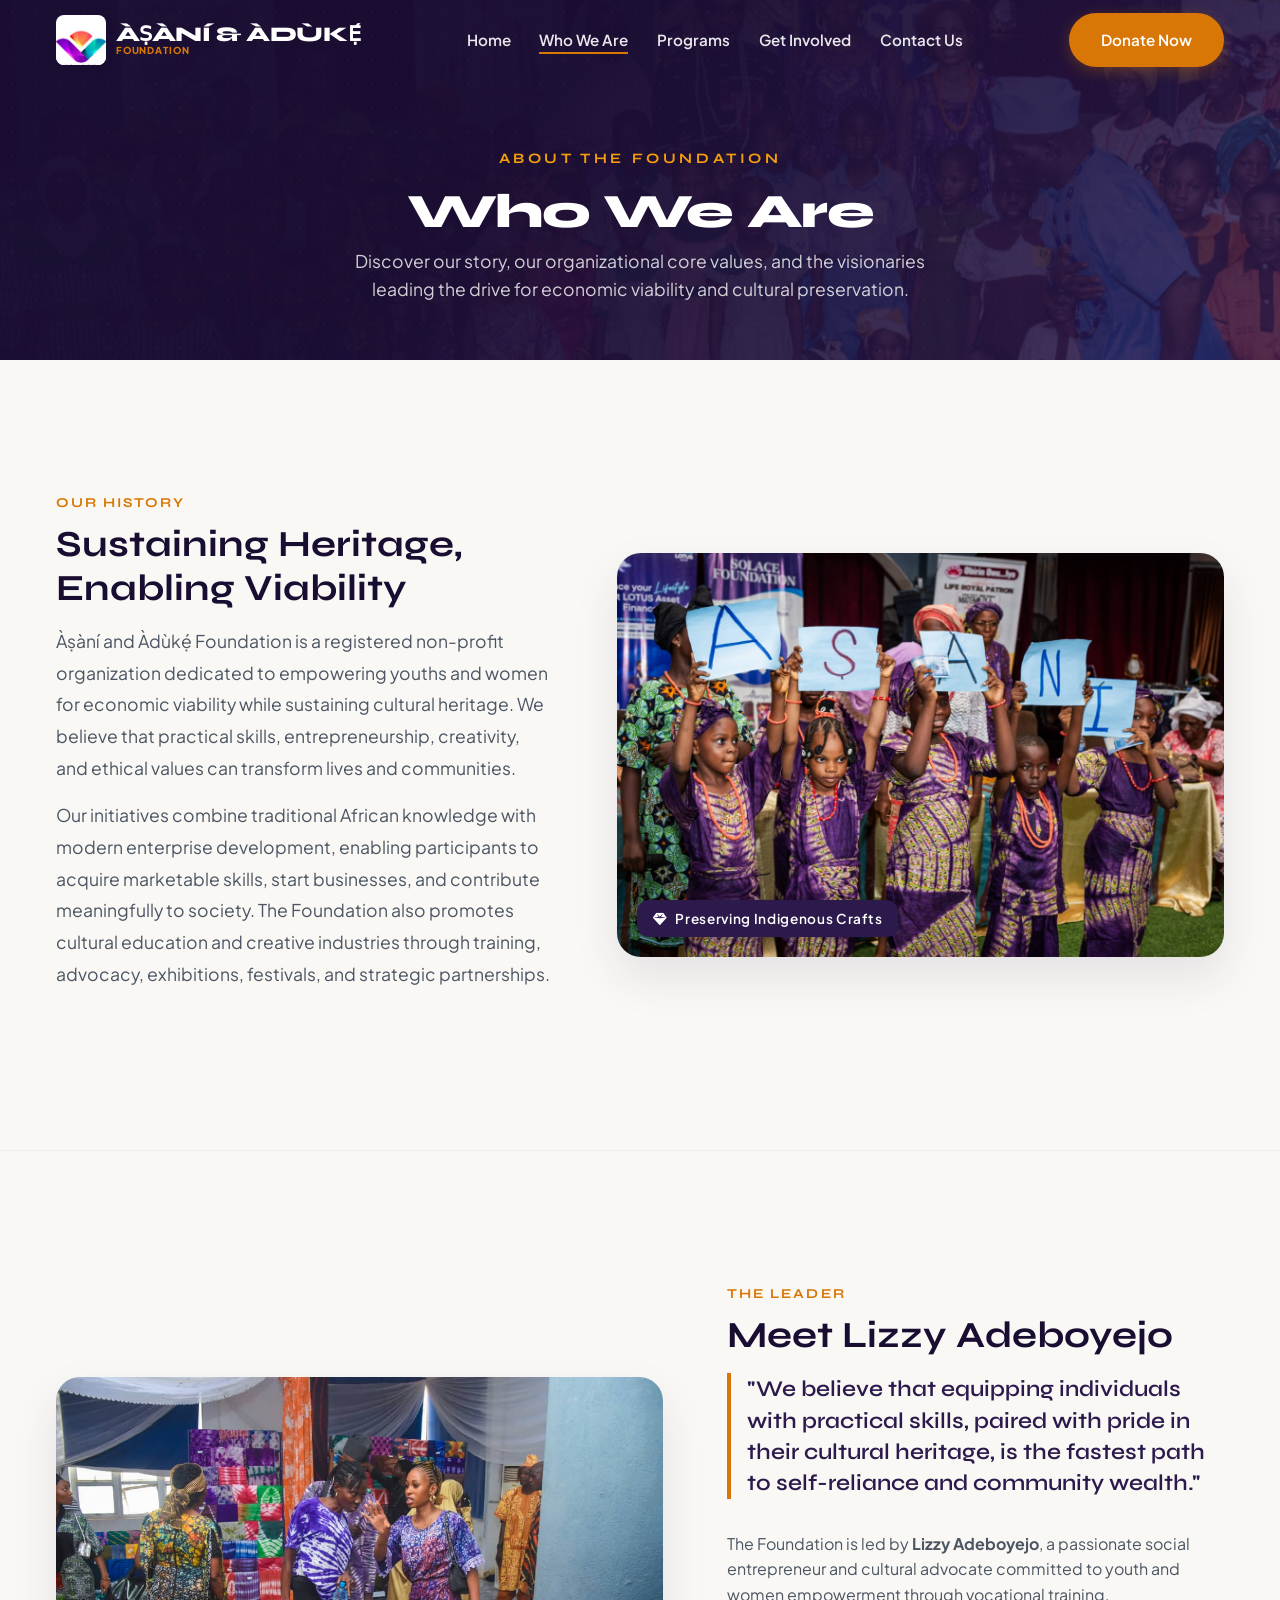
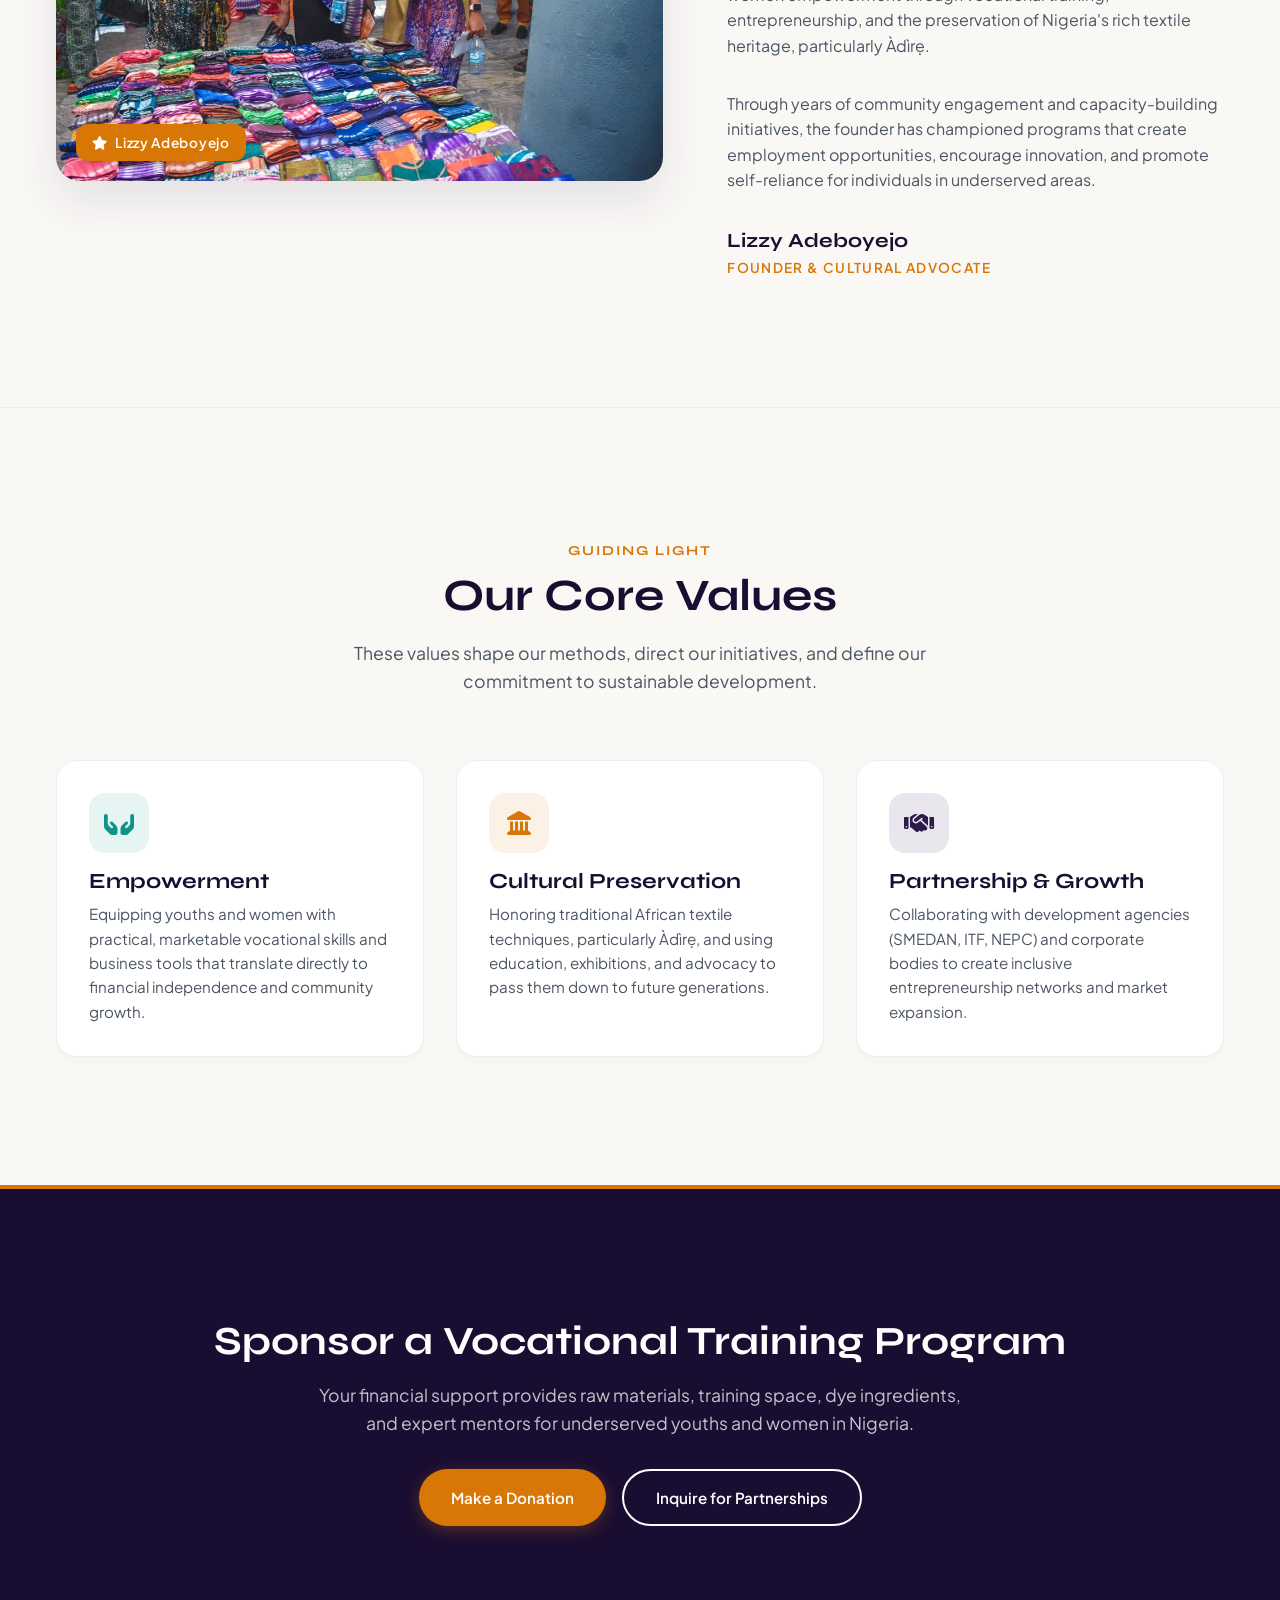
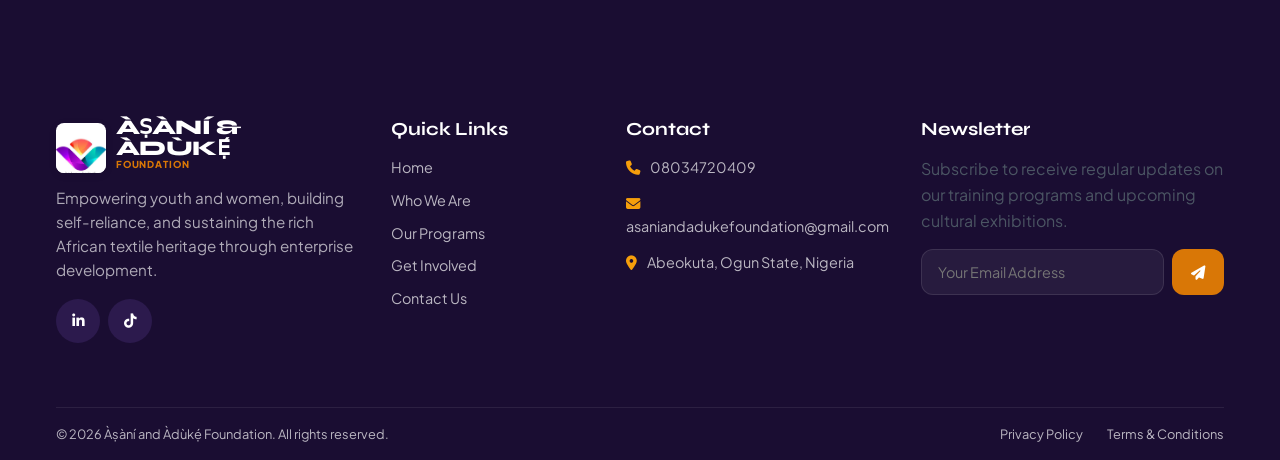
==== about.html @ 1e00f3aa "Initial commit: Asani and Aduke Foundation Website" ====
<!DOCTYPE html>
<html lang="en">
<head>
  <meta charset="UTF-8">
  <meta name="viewport" content="width=device-width, initial-scale=1.0">
  <meta name="description" content="Learn about Lizzy Adeboyejo and the team behind the Àṣàní and Àdùkẹ́ Foundation. Our history, goals, and values in preserving textile arts and empowering youth/women.">
  <title>Who We Are | Asani and Aduke Foundation</title>
  <link rel="stylesheet" href="index.css">
  <link rel="stylesheet" href="https://cdnjs.cloudflare.com/ajax/libs/font-awesome/6.4.0/css/all.min.css">
</head>
<body>

  <!-- ==========================================
       HEADER & NAVIGATION
       ========================================== -->
  <header class="header nav-light">
    <div class="nav-container">
      <a href="index.html" class="logo-wrapper">
        <div class="logo-img-wrapper"><img src="images/logo.jpeg" alt="Asani & Aduke Foundation Logo"></div>
        <div class="logo-text">
          <span>ÀṢÀNÍ & ÀDÙKẸ́</span>
          <span class="logo-tagline">FOUNDATION</span>
        </div>
      </a>
      
      <nav class="nav-menu">
        <ul class="nav-links">
          <li><a href="index.html">Home</a></li>
          <li><a href="about.html" class="active">Who We Are</a></li>
          <li><a href="programs.html">Programs</a></li>
          <li><a href="get-involved.html">Get Involved</a></li>
          <li><a href="contact.html">Contact Us</a></li>
        </ul>
      </nav>

      <div class="nav-cta">
        <a href="get-involved.html" class="btn btn-primary">Donate Now</a>
      </div>

      <div class="menu-btn" aria-label="Toggle Menu">
        <span></span>
        <span></span>
        <span></span>
      </div>
    </div>
  </header>

  <!-- Mobile Sidebar Navigation -->
  <div class="mobile-nav">
    <div class="mobile-links">
      <a href="index.html">Home</a>
      <a href="about.html" class="active">Who We Are</a>
      <a href="programs.html">Programs</a>
      <a href="get-involved.html">Get Involved</a>
      <a href="contact.html">Contact Us</a>
    </div>
    <div class="mobile-cta">
      <a href="get-involved.html" class="btn btn-primary">Donate Now</a>
    </div>
  </div>

  <!-- ==========================================
       INTERNAL HERO SECTION
       ========================================== -->
  <section class="hero" style="min-height: 40vh; padding: 120px 0 var(--spacing-md) 0;">
    <div class="hero-overlay" style="background: linear-gradient(135deg, rgba(26, 13, 50, 0.98) 40%, rgba(44, 26, 77, 0.8) 100%);"></div>
    <div class="hero-pattern"></div>
    <div class="hero-slider">
      <div class="slide active" style="background-image: url('images/gallery-6.jpeg');"></div>
    </div>
    <div class="container" style="position: relative; z-index: 2; text-align: center;">
      <span class="hero-tag" style="color: var(--color-secondary-light);">About the Foundation</span>
      <h1 class="hero-title" style="font-size: 3rem; margin-bottom: 0.5rem;">Who We Are</h1>
      <p class="hero-desc" style="margin: 0 auto; max-width: 600px;">Discover our story, our organizational core values, and the visionaries leading the drive for economic viability and cultural preservation.</p>
    </div>
  </section>

  <!-- ==========================================
       ABOUT THE FOUNDATION DETAILED
       ========================================== -->
  <section class="section-padding">
    <div class="container">
      <div class="founder-grid">
        <div class="founder-content">
          <span class="section-tag">Our History</span>
          <h2 class="section-title" style="font-size: 2.3rem;">Sustaining Heritage, Enabling Viability</h2>
          <p class="founder-bio" style="font-size: 1.1rem; line-height: 1.8; margin-bottom: var(--spacing-sm);">
            Àṣàní and Àdùkẹ́ Foundation is a registered non-profit organization dedicated to empowering youths and women for economic viability while sustaining cultural heritage. We believe that practical skills, entrepreneurship, creativity, and ethical values can transform lives and communities.
          </p>
          <p class="founder-bio" style="font-size: 1.1rem; line-height: 1.8;">
            Our initiatives combine traditional African knowledge with modern enterprise development, enabling participants to acquire marketable skills, start businesses, and contribute meaningfully to society. The Foundation also promotes cultural education and creative industries through training, advocacy, exhibitions, festivals, and strategic partnerships.
          </p>
        </div>
        
        <div class="founder-img-box">
          <img src="images/gallery-7.jpeg" alt="Asani & Aduke Fabric Review Session">
          <div class="founder-badge"><i class="fa-solid fa-gem" style="margin-right: 5px;"></i> Preserving Indigenous Crafts</div>
        </div>
      </div>
    </div>
  </section>

  <!-- ==========================================
       ABOUT THE FOUNDER
       ========================================== -->
  <section class="founder-section section-padding" style="background-color: #FAF8F5; border-top: 1px solid rgba(44, 26, 77, 0.05); border-bottom: 1px solid rgba(44, 26, 77, 0.05);">
    <div class="container">
      <div class="founder-grid" style="direction: rtl;">
        <!-- Direction RTL to make layout look asymmetrical on desktop -->
        <div class="founder-content" style="direction: ltr; text-align: left;">
          <span class="section-tag">The Leader</span>
          <h2 class="section-title" style="font-size: 2.3rem;">Meet Lizzy Adeboyejo</h2>
          <div class="founder-quote">
            "We believe that equipping individuals with practical skills, paired with pride in their cultural heritage, is the fastest path to self-reliance and community wealth."
          </div>
          <p class="founder-bio">
            The Foundation is led by <strong>Lizzy Adeboyejo</strong>, a passionate social entrepreneur and cultural advocate committed to youth and women empowerment through vocational training, entrepreneurship, and the preservation of Nigeria's rich textile heritage, particularly Àdìrẹ.
          </p>
          <p class="founder-bio" style="margin-bottom: var(--spacing-md);">
            Through years of community engagement and capacity-building initiatives, the founder has championed programs that create employment opportunities, encourage innovation, and promote self-reliance for individuals in underserved areas.
          </p>
          
          <div class="founder-signature-box">
            <span class="founder-signature">Lizzy Adeboyejo</span>
            <div class="founder-title-text">Founder & Cultural Advocate</div>
          </div>
        </div>

        <div class="founder-img-box" style="direction: ltr;">
          <img src="images/gallery-12.jpeg" alt="Founder Lizzy Adeboyejo working with partners">
          <div class="founder-badge" style="background-color: var(--color-secondary);"><i class="fa-solid fa-star" style="margin-right: 5px;"></i> Lizzy Adeboyejo</div>
        </div>
      </div>
    </div>
  </section>

  <!-- ==========================================
       CORE VALUES GRID
       ========================================== -->
  <section class="section-padding">
    <div class="container">
      <div class="text-center">
        <span class="section-tag">Guiding Light</span>
        <h2 class="section-title">Our Core Values</h2>
        <p class="section-desc">These values shape our methods, direct our initiatives, and define our commitment to sustainable development.</p>
      </div>

      <div class="grid-3">
        <!-- Value 1 -->
        <div class="card">
          <div class="card-icon" style="background-color: rgba(13, 148, 136, 0.1); color: var(--color-teal);"><i class="fa-solid fa-hands-holding"></i></div>
          <h3 class="card-title">Empowerment</h3>
          <p class="card-desc">Equipping youths and women with practical, marketable vocational skills and business tools that translate directly to financial independence and community growth.</p>
        </div>

        <!-- Value 2 -->
        <div class="card">
          <div class="card-icon" style="background-color: rgba(217, 119, 6, 0.1); color: var(--color-secondary);"><i class="fa-solid fa-landmark"></i></div>
          <h3 class="card-title">Cultural Preservation</h3>
          <p class="card-desc">Honoring traditional African textile techniques, particularly Àdìrẹ, and using education, exhibitions, and advocacy to pass them down to future generations.</p>
        </div>

        <!-- Value 3 -->
        <div class="card">
          <div class="card-icon" style="background-color: rgba(44, 26, 77, 0.1); color: var(--color-primary);"><i class="fa-solid fa-handshake"></i></div>
          <h3 class="card-title">Partnership & Growth</h3>
          <p class="card-desc">Collaborating with development agencies (SMEDAN, ITF, NEPC) and corporate bodies to create inclusive entrepreneurship networks and market expansion.</p>
        </div>
      </div>
    </div>
  </section>

  <!-- ==========================================
       CALL TO ACTION
       ========================================== -->
  <section class="section-padding" style="background-color: var(--color-primary-dark); color: var(--color-bg-white); border-top: 4px solid var(--color-secondary);">
    <div class="container text-center">
      <h2 class="section-title" style="color: var(--color-bg-white); font-size: 2.5rem; margin-bottom: var(--spacing-sm);">Sponsor a Vocational Training Program</h2>
      <p class="section-desc" style="color: rgba(255,255,255,0.75); margin-bottom: var(--spacing-md);">Your financial support provides raw materials, training space, dye ingredients, and expert mentors for underserved youths and women in Nigeria.</p>
      <div class="hero-actions" style="justify-content: center;">
        <a href="get-involved.html" class="btn btn-primary">Make a Donation</a>
        <a href="contact.html" class="btn btn-outline-white">Inquire for Partnerships</a>
      </div>
    </div>
  </section>

  <!-- ==========================================
       FOOTER
       ========================================== -->
  <footer class="footer">
    <div class="container">
      <div class="footer-top">
        <div class="footer-brand">
          <a href="index.html" class="logo-wrapper" style="margin-bottom: var(--spacing-xs); display: inline-flex;">
            <div class="logo-img-wrapper"><img src="images/logo.jpeg" alt="Asani & Aduke Foundation Logo"></div>
            <div class="logo-text" style="color: var(--color-bg-white);">
              <span>ÀṢÀNÍ & ÀDÙKẸ́</span>
              <span class="logo-tagline">FOUNDATION</span>
            </div>
          </a>
          <p class="footer-desc">Empowering youth and women, building self-reliance, and sustaining the rich African textile heritage through enterprise development.</p>
          <div class="social-links">
            <a href="https://www.linkedin.com/company/asani-and-aduke-foundation" target="_blank" class="social-icon" aria-label="LinkedIn"><i class="fa-brands fa-linkedin-in"></i></a>
            <a href="https://www.tiktok.com/@asani-and-aduke-foundation" target="_blank" class="social-icon" aria-label="TikTok"><i class="fa-brands fa-tiktok"></i></a>
          </div>
        </div>
        
        <div>
          <h4 class="footer-title">Quick Links</h4>
          <ul class="footer-links">
            <li><a href="index.html">Home</a></li>
            <li><a href="about.html">Who We Are</a></li>
            <li><a href="programs.html">Our Programs</a></li>
            <li><a href="get-involved.html">Get Involved</a></li>
            <li><a href="contact.html">Contact Us</a></li>
          </ul>
        </div>

        <div>
          <h4 class="footer-title">Contact</h4>
          <ul class="footer-links" style="gap: 0.8rem;">
            <li><i class="fa-solid fa-phone" style="margin-right: 8px; color: var(--color-secondary-light);"></i> 08034720409</li>
            <li><i class="fa-solid fa-envelope" style="margin-right: 8px; color: var(--color-secondary-light);"></i> asaniandadukefoundation@gmail.com</li>
            <li><i class="fa-solid fa-location-dot" style="margin-right: 8px; color: var(--color-secondary-light);"></i> Abeokuta, Ogun State, Nigeria</li>
          </ul>
        </div>

        <div>
          <h4 class="footer-title">Newsletter</h4>
          <p class="footer-newsletter-text">Subscribe to receive regular updates on our training programs and upcoming cultural exhibitions.</p>
          <form class="newsletter-form">
            <input type="email" placeholder="Your Email Address" class="newsletter-input" required aria-label="Email Address">
            <button type="submit" class="newsletter-btn" aria-label="Subscribe"><i class="fa-solid fa-paper-plane"></i></button>
          </form>
        </div>
      </div>

      <div class="footer-bottom">
        <span class="footer-copyright">&copy; 2026 Àṣàní and Àdùkẹ́ Foundation. All rights reserved.</span>
        <div class="footer-legal-links">
          <a href="#">Privacy Policy</a>
          <a href="#">Terms & Conditions</a>
        </div>
      </div>
    </div>
  </footer>

  <script src="main.js"></script>
</body>
</html>
---- index.css ----
@import url('https://fonts.googleapis.com/css2?family=Plus+Jakarta+Sans:wght@300;400;500;600;700;800&family=Syne:wght@400;500;600;700;800&display=swap');

/* ==========================================
   DESIGN SYSTEM & VARIABLES
   ========================================== */
:root {
  /* Color Palette - Indigo & Gold Theme */
  --color-primary: #2C1A4D;       /* Deep Indigo Purple */
  --color-primary-light: #442F6D; /* Lighter Indigo */
  --color-primary-dark: #1A0D32;  /* Rich Dark Purple */
  --color-secondary: #D97706;     /* Traditional Gold/Amber */
  --color-secondary-light: #F59E0B; /* Bright Accent Gold */
  --color-secondary-dark: #B45309;  /* Deep Warm Gold */
  --color-teal: #0D9488;          /* Accent Teal */
  --color-teal-light: #14B8A6;    /* Bright Teal */
  --color-bg-light: #FAF8F5;      /* Warm Cream Background */
  --color-bg-white: #FFFFFF;
  --color-text-dark: #1E1B4B;     /* Near Black Indigo */
  --color-text-muted: #4B5563;    /* Cool Gray */
  --color-text-light: #F3F4F6;    /* Soft Gray */
  --color-card-border: rgba(44, 26, 77, 0.08);
  
  /* Glassmorphism Styles */
  --glass-bg: rgba(255, 255, 255, 0.85);
  --glass-bg-dark: rgba(26, 13, 50, 0.85);
  --glass-border: rgba(255, 255, 255, 0.4);
  --glass-shadow: 0 8px 32px 0 rgba(31, 38, 135, 0.08);

  /* Typography */
  --font-heading: 'Syne', sans-serif;
  --font-body: 'Plus Jakarta Sans', sans-serif;

  /* Spacing */
  --spacing-xs: 0.5rem;
  --spacing-sm: 1rem;
  --spacing-md: 2rem;
  --spacing-lg: 4rem;
  --spacing-xl: 8rem;

  /* Layout Widths */
  --max-width: 1200px;
  
  /* Transitions */
  --transition-smooth: all 0.4s cubic-bezier(0.16, 1, 0.3, 1);
  --transition-fast: all 0.2s ease;
}

/* ==========================================
   RESET & BASE STYLES
   ========================================== */
*, *::before, *::after {
  box-sizing: border-box;
  margin: 0;
  padding: 0;
}

html {
  scroll-behavior: smooth;
  font-size: 16px;
}

body {
  font-family: var(--font-body);
  background-color: var(--color-bg-light);
  color: var(--color-text-dark);
  line-height: 1.6;
  -webkit-font-smoothing: antialiased;
  overflow-x: hidden;
}

h1, h2, h3, h4, h5, h6 {
  font-family: var(--font-heading);
  font-weight: 700;
  line-height: 1.2;
}

p {
  color: var(--color-text-muted);
  font-size: 1rem;
  font-weight: 400;
}

a {
  text-decoration: none;
  color: inherit;
  transition: var(--transition-fast);
}

ul {
  list-style: none;
}

img {
  max-width: 100%;
  height: auto;
  display: block;
}

button, input, textarea, select {
  font-family: inherit;
  font-size: inherit;
  outline: none;
  border: none;
  background: none;
}

/* ==========================================
   REUSABLE UTILITIES & LAYOUTS
   ========================================== */
.container {
  width: 100%;
  max-width: var(--max-width);
  margin: 0 auto;
  padding: 0 var(--spacing-sm);
}

.section-padding {
  padding: var(--spacing-lg) 0;
}

@media (min-width: 768px) {
  .section-padding {
    padding: var(--spacing-xl) 0;
  }
}

.text-center {
  text-align: center;
}

.flex-center {
  display: flex;
  justify-content: center;
  align-items: center;
}

.grid-2 {
  display: grid;
  grid-template-columns: 1fr;
  gap: var(--spacing-md);
}

.grid-3 {
  display: grid;
  grid-template-columns: 1fr;
  gap: var(--spacing-md);
}

@media (min-width: 768px) {
  .grid-2 {
    grid-template-columns: repeat(2, 1fr);
  }
  .grid-3 {
    grid-template-columns: repeat(2, 1fr);
  }
}

@media (min-width: 1024px) {
  .grid-3 {
    grid-template-columns: repeat(3, 1fr);
  }
}

/* Sections Headers */
.section-tag {
  color: var(--color-secondary);
  font-family: var(--font-heading);
  text-transform: uppercase;
  font-weight: 700;
  letter-spacing: 0.15em;
  font-size: 0.85rem;
  margin-bottom: var(--spacing-xs);
  display: inline-block;
}

.section-title {
  font-size: 2.2rem;
  color: var(--color-primary-dark);
  margin-bottom: var(--spacing-sm);
  position: relative;
}

@media (min-width: 768px) {
  .section-title {
    font-size: 2.8rem;
  }
}

.section-desc {
  max-width: 650px;
  margin: 0 auto var(--spacing-lg) auto;
  font-size: 1.1rem;
}

/* ==========================================
   BUTTONS
   ========================================== */
.btn {
  display: inline-flex;
  align-items: center;
  justify-content: center;
  padding: 0.9rem 2rem;
  font-weight: 600;
  border-radius: 50px;
  cursor: pointer;
  transition: var(--transition-smooth);
  font-size: 0.95rem;
  position: relative;
  overflow: hidden;
  z-index: 1;
}

.btn-primary {
  background-color: var(--color-secondary);
  color: var(--color-bg-white);
  box-shadow: 0 4px 15px rgba(217, 119, 6, 0.3);
}

.btn-primary:hover {
  background-color: var(--color-secondary-dark);
  transform: translateY(-2px);
  box-shadow: 0 6px 20px rgba(217, 119, 6, 0.4);
}

.btn-secondary {
  background-color: var(--color-primary);
  color: var(--color-bg-white);
  box-shadow: 0 4px 15px rgba(44, 26, 77, 0.2);
}

.btn-secondary:hover {
  background-color: var(--color-primary-light);
  transform: translateY(-2px);
  box-shadow: 0 6px 20px rgba(44, 26, 77, 0.3);
}

.btn-outline {
  border: 2px solid var(--color-primary);
  color: var(--color-primary);
}

.btn-outline:hover {
  background-color: var(--color-primary);
  color: var(--color-bg-white);
  transform: translateY(-2px);
}

.btn-outline-white {
  border: 2px solid var(--color-bg-white);
  color: var(--color-bg-white);
}

.btn-outline-white:hover {
  background-color: var(--color-bg-white);
  color: var(--color-primary);
  transform: translateY(-2px);
}

/* ==========================================
   HEADER & NAVIGATION
   ========================================== */
.header {
  position: fixed;
  top: 0;
  left: 0;
  width: 100%;
  z-index: 1000;
  background-color: transparent;
  transition: var(--transition-smooth);
}

.header.scrolled {
  background-color: var(--glass-bg);
  backdrop-filter: blur(12px);
  -webkit-backdrop-filter: blur(12px);
  box-shadow: var(--glass-shadow);
  border-bottom: 1px solid var(--glass-border);
}

.nav-container {
  display: flex;
  justify-content: space-between;
  align-items: center;
  height: 80px;
  padding: 0 var(--spacing-sm);
  max-width: var(--max-width);
  margin: 0 auto;
}

.logo-wrapper {
  display: flex;
  align-items: center;
  gap: 0.6rem;
}

.logo-img-wrapper {
  width: 50px;
  height: 50px;
  overflow: hidden;
  border-radius: 8px;
  background-color: var(--color-bg-white);
  box-shadow: 0 2px 8px rgba(0,0,0,0.08);
  display: flex;
  align-items: flex-start;
  justify-content: center;
  flex-shrink: 0;
  padding: 2px;
  transition: var(--transition-smooth);
}

.logo-img-wrapper img {
  width: 100%;
  height: auto;
  transform: scale(1.45);
  transform-origin: top center;
  margin-top: 5px;
}

.logo-wrapper:hover .logo-img-wrapper {
  transform: translateY(-2px);
  box-shadow: 0 4px 12px rgba(44, 26, 77, 0.15);
}


.logo-text {
  font-family: var(--font-heading);
  font-size: 1.3rem;
  font-weight: 800;
  letter-spacing: -0.02em;
  color: var(--color-primary);
  display: flex;
  flex-direction: column;
  line-height: 1;
}

.header.scrolled .logo-text {
  color: var(--color-primary-dark);
}

.logo-tagline {
  font-size: 0.6rem;
  font-family: var(--font-body);
  text-transform: uppercase;
  letter-spacing: 0.1em;
  color: var(--color-secondary);
}

.nav-menu {
  display: none;
}

.nav-cta {
  display: none;
}

/* Hamburger menu button */
.menu-btn {
  display: flex;
  flex-direction: column;
  justify-content: space-between;
  width: 28px;
  height: 20px;
  cursor: pointer;
  z-index: 1100;
}

.menu-btn span {
  display: block;
  height: 2.5px;
  width: 100%;
  background-color: var(--color-primary);
  border-radius: 4px;
  transition: var(--transition-smooth);
}

/* Scrolled Nav styling */
.header:not(.scrolled) .menu-btn span {
  background-color: var(--color-primary);
}

/* Header styling for dark pages (like landing hero overlay) */
.header.nav-light:not(.scrolled) .logo-text {
  color: var(--color-bg-white);
}

.header.nav-light:not(.scrolled) .menu-btn span {
  background-color: var(--color-bg-white);
}

.header.nav-light:not(.scrolled) .nav-links a {
  color: rgba(255, 255, 255, 0.9);
}

.header.nav-light:not(.scrolled) .nav-links a:hover {
  color: var(--color-secondary-light);
}

/* Desktop styles */
@media (min-width: 992px) {
  .menu-btn {
    display: none;
  }
  
  .nav-menu {
    display: flex;
    align-items: center;
    gap: var(--spacing-md);
  }

  .nav-links {
    display: flex;
    gap: 1.8rem;
  }

  .nav-links a {
    font-size: 0.95rem;
    font-weight: 600;
    color: var(--color-text-dark);
    position: relative;
    padding: 0.3rem 0;
  }

  .nav-links a::after {
    content: '';
    position: absolute;
    bottom: 0;
    left: 0;
    width: 0;
    height: 2px;
    background-color: var(--color-secondary);
    transition: var(--transition-fast);
  }

  .nav-links a:hover::after,
  .nav-links a.active::after {
    width: 100%;
  }

  .nav-links a.active {
    color: var(--color-secondary);
  }

  .nav-cta {
    display: block;
  }
}

/* Mobile Sidebar menu overlay */
.mobile-nav {
  position: fixed;
  top: 0;
  right: -100%;
  width: 80%;
  max-width: 400px;
  height: 100vh;
  background-color: var(--color-primary-dark);
  z-index: 1050;
  display: flex;
  flex-direction: column;
  justify-content: center;
  align-items: center;
  gap: var(--spacing-md);
  transition: var(--transition-smooth);
  box-shadow: -10px 0 30px rgba(0,0,0,0.3);
}

.mobile-nav.open {
  right: 0;
}

.mobile-links {
  display: flex;
  flex-direction: column;
  align-items: center;
  gap: var(--spacing-md);
}

.mobile-links a {
  color: var(--color-bg-white);
  font-family: var(--font-heading);
  font-size: 1.8rem;
  font-weight: 600;
}

.mobile-links a.active {
  color: var(--color-secondary);
}

.mobile-cta {
  margin-top: var(--spacing-md);
}

/* Toggle close animation for burger */
.menu-btn.open span:nth-child(1) {
  transform: translateY(8px) rotate(45deg);
  background-color: var(--color-bg-white) !important;
}

.menu-btn.open span:nth-child(2) {
  opacity: 0;
}

.menu-btn.open span:nth-child(3) {
  transform: translateY(-9px) rotate(-45deg);
  background-color: var(--color-bg-white) !important;
}

/* ==========================================
   HERO BANNER (DARK HERO STYLE)
   ========================================== */
.hero {
  position: relative;
  min-height: 80vh;
  display: flex;
  align-items: center;
  background-color: var(--color-primary-dark);
  color: var(--color-bg-white);
  padding: 120px 0 var(--spacing-lg) 0;
  overflow: hidden;
}

@media (min-width: 768px) {
  .hero {
    min-height: 90vh;
    padding: 150px 0 0 0;
  }
}

.hero-overlay {
  position: absolute;
  top: 0;
  left: 0;
  width: 100%;
  height: 100%;
  background: linear-gradient(135deg, rgba(26, 13, 50, 0.95) 30%, rgba(44, 26, 77, 0.7) 100%);
  z-index: 1;
}

.hero-pattern {
  position: absolute;
  top: 0;
  left: 0;
  width: 100%;
  height: 100%;
  opacity: 0.05;
  background-image: radial-gradient(var(--color-secondary) 1px, transparent 0);
  background-size: 24px 24px;
  z-index: 1;
}

/* Slideshow Background */
.hero-slider {
  position: absolute;
  top: 0;
  left: 0;
  width: 100%;
  height: 100%;
  z-index: 0;
}

.slide {
  position: absolute;
  top: 0;
  left: 0;
  width: 100%;
  height: 100%;
  background-size: cover;
  background-position: center;
  opacity: 0;
  transition: opacity 1.5s ease-in-out;
}

.slide.active {
  opacity: 1;
}

.hero-container {
  position: relative;
  z-index: 2;
  display: grid;
  grid-template-columns: 1fr;
  align-items: center;
  gap: var(--spacing-lg);
}

@media (min-width: 992px) {
  .hero-container {
    grid-template-columns: 1.2fr 0.8fr;
  }
}

.hero-content {
  text-align: left;
}

.hero-tag {
  color: var(--color-secondary-light);
  font-family: var(--font-heading);
  text-transform: uppercase;
  font-weight: 700;
  letter-spacing: 0.25em;
  font-size: 0.9rem;
  margin-bottom: var(--spacing-sm);
  display: inline-block;
}

.hero-title {
  font-size: 2.8rem;
  font-weight: 800;
  margin-bottom: var(--spacing-sm);
  line-height: 1.1;
  letter-spacing: -0.03em;
}

@media (min-width: 768px) {
  .hero-title {
    font-size: 4rem;
  }
}

.hero-desc {
  font-size: 1.1rem;
  color: rgba(255, 255, 255, 0.8);
  margin-bottom: var(--spacing-md);
  max-width: 600px;
}

.hero-actions {
  display: flex;
  flex-wrap: wrap;
  gap: var(--spacing-sm);
}

.hero-media-wrapper {
  display: none;
}

@media (min-width: 992px) {
  .hero-media-wrapper {
    display: block;
    position: relative;
    height: 480px;
  }
}

.hero-img-box {
  width: 100%;
  height: 100%;
  border-radius: 24px;
  overflow: hidden;
  box-shadow: 0 20px 40px rgba(0,0,0,0.4);
  border: 4px solid rgba(255,255,255,0.1);
  position: relative;
}

.hero-img-box img {
  width: 100%;
  height: 100%;
  object-fit: cover;
}

.hero-img-caption {
  position: absolute;
  bottom: 0;
  left: 0;
  width: 100%;
  padding: var(--spacing-sm);
  background: linear-gradient(to top, rgba(0,0,0,0.8), transparent);
  color: var(--color-bg-white);
  font-size: 0.85rem;
  font-weight: 500;
  text-align: center;
}

/* ==========================================
   CARDS & GRID BLOCKS
   ========================================== */
.card {
  background-color: var(--color-bg-white);
  border: 1px solid var(--color-card-border);
  border-radius: 20px;
  padding: var(--spacing-md);
  transition: var(--transition-smooth);
  display: flex;
  flex-direction: column;
  height: 100%;
  box-shadow: 0 4px 6px rgba(0, 0, 0, 0.02);
}

.card:hover {
  transform: translateY(-8px);
  box-shadow: 0 20px 30px rgba(44, 26, 77, 0.06);
  border-color: rgba(44, 26, 77, 0.15);
}

.card-icon {
  width: 60px;
  height: 60px;
  border-radius: 16px;
  background-color: rgba(44, 26, 77, 0.05);
  color: var(--color-primary);
  display: flex;
  align-items: center;
  justify-content: center;
  font-size: 1.5rem;
  margin-bottom: var(--spacing-sm);
}

.card:hover .card-icon {
  background-color: var(--color-primary);
  color: var(--color-bg-white);
  transition: var(--transition-smooth);
}

.card-title {
  font-size: 1.35rem;
  color: var(--color-primary-dark);
  margin-bottom: var(--spacing-xs);
}

.card-desc {
  font-size: 0.95rem;
  color: var(--color-text-muted);
}

/* Premium Mission/Vision Cards */
.pillar-grid {
  display: grid;
  grid-template-columns: 1fr;
  gap: var(--spacing-md);
}

@media (min-width: 768px) {
  .pillar-grid {
    grid-template-columns: repeat(2, 1fr);
  }
}

.pillar-card {
  position: relative;
  background-color: var(--color-bg-white);
  border-radius: 24px;
  padding: var(--spacing-md) var(--spacing-md);
  border: 1px solid var(--color-card-border);
  overflow: hidden;
  box-shadow: 0 10px 30px rgba(0,0,0,0.02);
  transition: var(--transition-smooth);
}

.pillar-card::before {
  content: '';
  position: absolute;
  top: 0;
  left: 0;
  width: 6px;
  height: 100%;
  background-color: var(--color-primary);
}

.pillar-card.vision-card::before {
  background-color: var(--color-secondary);
}

.pillar-card:hover {
  transform: translateY(-5px);
  box-shadow: 0 20px 40px rgba(44,26,77,0.06);
}

.pillar-title {
  font-size: 1.8rem;
  color: var(--color-primary-dark);
  margin-bottom: var(--spacing-sm);
  display: flex;
  align-items: center;
  gap: 0.8rem;
}

.pillar-card.vision-card .pillar-title {
  color: var(--color-secondary-dark);
}

.pillar-desc {
  font-size: 1.1rem;
  line-height: 1.7;
}

/* ==========================================
   STATISTICS SECTION
   ========================================== */
.stats {
  background-color: var(--color-primary-dark);
  color: var(--color-bg-white);
  position: relative;
  overflow: hidden;
}

.stats-grid {
  display: grid;
  grid-template-columns: repeat(2, 1fr);
  gap: var(--spacing-md);
}

@media (min-width: 992px) {
  .stats-grid {
    grid-template-columns: repeat(4, 1fr);
  }
}

.stat-item {
  text-align: center;
}

.stat-number {
  font-family: var(--font-heading);
  font-size: 2.8rem;
  font-weight: 800;
  color: var(--color-secondary-light);
  margin-bottom: var(--spacing-xs);
  display: block;
}

@media (min-width: 768px) {
  .stat-number {
    font-size: 3.5rem;
  }
}

.stat-label {
  font-size: 0.95rem;
  color: rgba(255, 255, 255, 0.7);
  font-weight: 500;
  text-transform: uppercase;
  letter-spacing: 0.05em;
}

/* ==========================================
   FOUNDER HIGHLIGHT SECTION
   ========================================== */
.founder-section {
  background-color: var(--color-bg-white);
}

.founder-grid {
  display: grid;
  grid-template-columns: 1fr;
  align-items: center;
  gap: var(--spacing-lg);
}

@media (min-width: 992px) {
  .founder-grid {
    grid-template-columns: 0.9fr 1.1fr;
  }
}

.founder-img-box {
  position: relative;
  border-radius: 24px;
  overflow: hidden;
  box-shadow: 0 20px 45px rgba(44, 26, 77, 0.1);
}

.founder-img-box img {
  width: 100%;
  height: auto;
  object-fit: cover;
  max-height: 550px;
}

.founder-badge {
  position: absolute;
  bottom: 20px;
  left: 20px;
  background-color: var(--color-primary);
  color: var(--color-bg-white);
  padding: var(--spacing-xs) var(--spacing-sm);
  border-radius: 12px;
  font-size: 0.85rem;
  font-weight: 600;
  letter-spacing: 0.05em;
  box-shadow: 0 4px 10px rgba(0,0,0,0.15);
}

.founder-quote {
  font-family: var(--font-heading);
  font-size: 1.4rem;
  color: var(--color-primary);
  font-weight: 600;
  line-height: 1.4;
  margin-bottom: var(--spacing-md);
  position: relative;
  padding-left: var(--spacing-sm);
  border-left: 4px solid var(--color-secondary);
}

.founder-bio {
  margin-bottom: var(--spacing-md);
}

.founder-signature {
  font-family: var(--font-heading);
  font-size: 1.25rem;
  color: var(--color-primary-dark);
  font-weight: 700;
}

.founder-title-text {
  font-size: 0.85rem;
  text-transform: uppercase;
  letter-spacing: 0.1em;
  color: var(--color-secondary);
  font-weight: 600;
}

/* ==========================================
   DYNAMIC PHOTO GALLERY
   ========================================== */
.gallery-grid {
  display: grid;
  grid-template-columns: repeat(auto-fill, minmax(280px, 1fr));
  gap: var(--spacing-sm);
}

.gallery-item {
  position: relative;
  border-radius: 16px;
  overflow: hidden;
  height: 280px;
  cursor: pointer;
  box-shadow: 0 5px 15px rgba(0,0,0,0.03);
}

.gallery-item img {
  width: 100%;
  height: 100%;
  object-fit: cover;
  transition: transform 0.6s cubic-bezier(0.16, 1, 0.3, 1);
}

.gallery-overlay {
  position: absolute;
  top: 0;
  left: 0;
  width: 100%;
  height: 100%;
  background: linear-gradient(to top, rgba(44, 26, 77, 0.85), transparent);
  opacity: 0;
  transition: var(--transition-smooth);
  display: flex;
  flex-direction: column;
  justify-content: flex-end;
  padding: var(--spacing-sm);
  color: var(--color-bg-white);
  z-index: 2;
}

.gallery-item:hover img {
  transform: scale(1.08);
}

.gallery-item:hover .gallery-overlay {
  opacity: 1;
}

.gallery-title {
  font-family: var(--font-heading);
  font-size: 1.1rem;
  font-weight: 600;
  margin-bottom: 0.2rem;
  transform: translateY(10px);
  transition: transform 0.4s cubic-bezier(0.16, 1, 0.3, 1);
}

.gallery-item:hover .gallery-title {
  transform: translateY(0);
}

.gallery-tag {
  font-size: 0.75rem;
  text-transform: uppercase;
  color: var(--color-secondary-light);
  letter-spacing: 0.1em;
}

/* Lightbox overlay styling */
.lightbox {
  position: fixed;
  top: 0;
  left: 0;
  width: 100vw;
  height: 100vh;
  background-color: rgba(26, 13, 50, 0.95);
  z-index: 2000;
  display: none;
  justify-content: center;
  align-items: center;
  flex-direction: column;
  opacity: 0;
  transition: opacity 0.4s ease;
}

.lightbox.open {
  display: flex;
  opacity: 1;
}

.lightbox-content {
  max-width: 90%;
  max-height: 80%;
  position: relative;
  box-shadow: 0 10px 40px rgba(0,0,0,0.5);
  border-radius: 12px;
  overflow: hidden;
  border: 3px solid rgba(255,255,255,0.1);
}

.lightbox-content img {
  display: block;
  max-width: 100%;
  max-height: 80vh;
  object-fit: contain;
}

.lightbox-caption {
  color: var(--color-bg-white);
  margin-top: var(--spacing-sm);
  font-family: var(--font-heading);
  font-size: 1.2rem;
  text-align: center;
}

.lightbox-close {
  position: absolute;
  top: 30px;
  right: 30px;
  color: var(--color-bg-white);
  font-size: 2.5rem;
  cursor: pointer;
  transition: var(--transition-fast);
}

.lightbox-close:hover {
  color: var(--color-secondary);
}

/* ==========================================
   SUPPORT GRID & PARTNERS
   ========================================== */
.support-item {
  background-color: var(--color-bg-white);
  border-radius: 20px;
  padding: var(--spacing-md);
  border: 1px solid var(--color-card-border);
  transition: var(--transition-smooth);
}

.support-item:hover {
  box-shadow: 0 15px 30px rgba(44, 26, 77, 0.05);
  border-color: rgba(44, 26, 77, 0.12);
  transform: translateY(-4px);
}

.support-num {
  font-family: var(--font-heading);
  font-size: 1.8rem;
  color: var(--color-secondary);
  font-weight: 800;
  margin-bottom: var(--spacing-xs);
  display: block;
}

.support-title {
  font-size: 1.25rem;
  color: var(--color-primary-dark);
  margin-bottom: var(--spacing-xs);
}

/* Partners Area */
.partners-section {
  background-color: var(--color-bg-white);
  border-top: 1px solid rgba(0,0,0,0.05);
  border-bottom: 1px solid rgba(0,0,0,0.05);
  padding: var(--spacing-md) 0;
}

.partners-title {
  text-align: center;
  font-size: 0.8rem;
  text-transform: uppercase;
  color: var(--color-text-muted);
  letter-spacing: 0.15em;
  margin-bottom: var(--spacing-md);
}

.partners-flex {
  display: flex;
  flex-wrap: wrap;
  justify-content: center;
  align-items: center;
  gap: var(--spacing-md) var(--spacing-lg);
}

.partner-logo {
  font-family: var(--font-heading);
  font-size: 1.4rem;
  font-weight: 800;
  color: var(--color-primary);
  opacity: 0.45;
  transition: var(--transition-fast);
  letter-spacing: 0.05em;
}

.partner-logo:hover {
  opacity: 0.9;
}

/* ==========================================
   DONATION & VOLUNTEER PAGE COMPONENTS
   ========================================== */
.donation-box {
  background-color: var(--color-primary-dark);
  color: var(--color-bg-white);
  border-radius: 24px;
  padding: var(--spacing-md) var(--spacing-md);
  box-shadow: 0 20px 40px rgba(26,13,50,0.15);
  border: 1px solid rgba(255,255,255,0.05);
  height: 100%;
}

@media (min-width: 768px) {
  .donation-box {
    padding: var(--spacing-lg);
  }
}

.bank-card {
  background: rgba(255, 255, 255, 0.06);
  border: 1px solid rgba(255, 255, 255, 0.1);
  border-radius: 16px;
  padding: var(--spacing-md);
  margin-top: var(--spacing-md);
  position: relative;
}

.bank-detail-row {
  display: flex;
  justify-content: space-between;
  align-items: center;
  padding: 0.8rem 0;
  border-bottom: 1px solid rgba(255,255,255,0.06);
}

.bank-detail-row:last-child {
  border-bottom: none;
}

.bank-label {
  font-size: 0.85rem;
  color: rgba(255,255,255,0.6);
  text-transform: uppercase;
  letter-spacing: 0.05em;
}

.bank-value {
  font-weight: 700;
  font-size: 1.1rem;
  color: var(--color-bg-white);
  font-family: var(--font-heading);
}

.bank-value.acc-num {
  color: var(--color-secondary-light);
  letter-spacing: 0.05em;
  font-size: 1.25rem;
}

.copy-btn {
  background-color: var(--color-secondary);
  color: var(--color-bg-white);
  padding: var(--spacing-xs) var(--spacing-sm);
  border-radius: 8px;
  font-size: 0.8rem;
  font-weight: 600;
  cursor: pointer;
  transition: var(--transition-fast);
  margin-top: var(--spacing-sm);
  display: inline-flex;
  align-items: center;
  gap: 0.4rem;
  width: 100%;
  justify-content: center;
}

.copy-btn:hover {
  background-color: var(--color-secondary-light);
}

/* Forms (Contact, Volunteer) */
.form-box {
  background-color: var(--color-bg-white);
  border: 1px solid var(--color-card-border);
  border-radius: 24px;
  padding: var(--spacing-md) var(--spacing-md);
  box-shadow: 0 10px 30px rgba(0,0,0,0.02);
}

@media (min-width: 768px) {
  .form-box {
    padding: var(--spacing-lg);
  }
}

.form-group {
  margin-bottom: var(--spacing-sm);
}

.form-label {
  display: block;
  font-weight: 600;
  font-size: 0.9rem;
  color: var(--color-primary-dark);
  margin-bottom: 0.4rem;
}

.form-input, .form-textarea, .form-select {
  width: 100%;
  padding: 0.9rem 1.2rem;
  border-radius: 12px;
  border: 1px solid rgba(44, 26, 77, 0.15);
  background-color: var(--color-bg-light);
  color: var(--color-text-dark);
  font-family: inherit;
  transition: var(--transition-fast);
  font-size: 0.95rem;
}

.form-input:focus, .form-textarea:focus, .form-select:focus {
  border-color: var(--color-primary);
  background-color: var(--color-bg-white);
  box-shadow: 0 0 0 3px rgba(44, 26, 77, 0.1);
}

.form-textarea {
  min-height: 140px;
  resize: vertical;
}

.checkbox-grid {
  display: grid;
  grid-template-columns: 1fr;
  gap: 0.6rem;
  margin-top: 0.4rem;
}

@media (min-width: 576px) {
  .checkbox-grid {
    grid-template-columns: repeat(2, 1fr);
  }
}

.checkbox-label {
  display: flex;
  align-items: center;
  gap: 0.6rem;
  font-size: 0.9rem;
  color: var(--color-text-muted);
  cursor: pointer;
  transition: var(--transition-fast);
}

.checkbox-label input {
  width: 18px;
  height: 18px;
  accent-color: var(--color-primary);
}

.checkbox-label:hover {
  color: var(--color-primary-dark);
}

/* Toast message styling */
.toast-msg {
  position: fixed;
  bottom: -60px;
  left: 50%;
  transform: translateX(-50%);
  background-color: var(--color-teal);
  color: var(--color-bg-white);
  padding: var(--spacing-xs) var(--spacing-md);
  border-radius: 50px;
  font-weight: 600;
  font-size: 0.95rem;
  box-shadow: 0 10px 25px rgba(0,0,0,0.15);
  transition: bottom 0.4s cubic-bezier(0.16, 1, 0.3, 1);
  z-index: 2500;
}

.toast-msg.show {
  bottom: 30px;
}

/* ==========================================
   CONTACT PAGE DETAILS
   ========================================== */
.contact-info-list {
  display: flex;
  flex-direction: column;
  gap: var(--spacing-sm);
}

.contact-info-item {
  display: flex;
  gap: var(--spacing-sm);
  align-items: flex-start;
}

.contact-info-icon {
  width: 48px;
  height: 48px;
  border-radius: 12px;
  background-color: rgba(217, 119, 6, 0.1);
  color: var(--color-secondary);
  display: flex;
  align-items: center;
  justify-content: center;
  font-size: 1.25rem;
  flex-shrink: 0;
}

.contact-info-title {
  font-weight: 700;
  font-size: 1rem;
  color: var(--color-primary-dark);
}

.contact-info-value {
  color: var(--color-text-muted);
  font-size: 0.95rem;
}

.social-links {
  display: flex;
  gap: var(--spacing-xs);
  margin-top: var(--spacing-sm);
}

.social-icon {
  width: 44px;
  height: 44px;
  border-radius: 50px;
  background-color: var(--color-primary);
  color: var(--color-bg-white);
  display: flex;
  align-items: center;
  justify-content: center;
  transition: var(--transition-smooth);
}

.social-icon:hover {
  background-color: var(--color-secondary);
  transform: translateY(-3px);
}

/* Interactive Map Placeholder styling */
.map-box {
  width: 100%;
  height: 350px;
  background-color: #ECEAE5;
  border-radius: 24px;
  border: 1px solid var(--color-card-border);
  overflow: hidden;
  position: relative;
  box-shadow: 0 10px 25px rgba(0,0,0,0.03);
}

.map-placeholder-content {
  position: absolute;
  top: 50%;
  left: 50%;
  transform: translate(-50%, -50%);
  text-align: center;
  width: 90%;
}

.map-location-tag {
  font-weight: 700;
  color: var(--color-primary-dark);
  font-size: 1.1rem;
  margin-top: 0.5rem;
}

.map-grid-patterns {
  position: absolute;
  width: 100%;
  height: 100%;
  opacity: 0.25;
  background-image: linear-gradient(rgba(44, 26, 77, 0.1) 1px, transparent 1px),
                    linear-gradient(90deg, rgba(44, 26, 77, 0.1) 1px, transparent 1px);
  background-size: 30px 30px;
}

.map-point {
  width: 24px;
  height: 24px;
  background-color: var(--color-secondary);
  border: 4px solid var(--color-bg-white);
  border-radius: 50px;
  position: absolute;
  top: 45%;
  left: 50%;
  transform: translate(-50%, -50%);
  animation: pulse 2s infinite;
  box-shadow: 0 4px 10px rgba(0,0,0,0.3);
}

@keyframes pulse {
  0% {
    box-shadow: 0 0 0 0 rgba(217, 119, 6, 0.7);
  }
  70% {
    box-shadow: 0 0 0 15px rgba(217, 119, 6, 0);
  }
  100% {
    box-shadow: 0 0 0 0 rgba(217, 119, 6, 0);
  }
}

/* ==========================================
   FOOTER
   ========================================== */
.footer {
  background-color: var(--color-primary-dark);
  color: rgba(255, 255, 255, 0.7);
  padding: var(--spacing-lg) 0 var(--spacing-sm) 0;
  font-size: 0.9rem;
}

.footer-top {
  display: grid;
  grid-template-columns: 1fr;
  gap: var(--spacing-md);
  margin-bottom: var(--spacing-lg);
}

@media (min-width: 768px) {
  .footer-top {
    grid-template-columns: repeat(2, 1fr);
  }
}

@media (min-width: 1024px) {
  .footer-top {
    grid-template-columns: 1.2fr 0.8fr 0.8fr 1.2fr;
  }
}

.footer-brand .logo-text {
  color: var(--color-bg-white);
  margin-bottom: var(--spacing-xs);
}

.footer-desc {
  font-size: 0.95rem;
  color: rgba(255, 255, 255, 0.65);
  margin-bottom: var(--spacing-sm);
  max-width: 320px;
}

.footer-title {
  color: var(--color-bg-white);
  font-family: var(--font-heading);
  font-size: 1.15rem;
  margin-bottom: var(--spacing-sm);
  position: relative;
}

.footer-links {
  display: flex;
  flex-direction: column;
  gap: 0.6rem;
}

.footer-links a {
  transition: var(--transition-fast);
}

.footer-links a:hover {
  color: var(--color-secondary-light);
  padding-left: 4px;
}

.footer-newsletter-text {
  margin-bottom: var(--spacing-sm);
}

.newsletter-form {
  display: flex;
  gap: 0.5rem;
}

.newsletter-input {
  background-color: rgba(255,255,255,0.06);
  border: 1px solid rgba(255,255,255,0.1);
  padding: 0.8rem 1rem;
  border-radius: 12px;
  color: var(--color-bg-white);
  flex-grow: 1;
  font-size: 0.9rem;
}

.newsletter-input:focus {
  border-color: var(--color-secondary-light);
  background-color: rgba(255,255,255,0.1);
}

.newsletter-btn {
  background-color: var(--color-secondary);
  color: var(--color-bg-white);
  padding: 0 1.2rem;
  border-radius: 12px;
  font-weight: 600;
  cursor: pointer;
  transition: var(--transition-fast);
}

.newsletter-btn:hover {
  background-color: var(--color-secondary-light);
}

.footer-bottom {
  border-top: 1px solid rgba(255, 255, 255, 0.08);
  padding-top: var(--spacing-sm);
  display: flex;
  flex-direction: column;
  justify-content: space-between;
  align-items: center;
  gap: var(--spacing-xs);
}

@media (min-width: 768px) {
  .footer-bottom {
    flex-direction: row;
  }
}

.footer-copyright {
  font-size: 0.8rem;
}

.footer-legal-links {
  display: flex;
  gap: 1.5rem;
  font-size: 0.8rem;
}

/* ==========================================
   ADVANCED MOBILE RESPONSIVENESS OVERRIDES
   ========================================== */
@media (max-width: 768px) {
  /* Section Spacing Adjustments */
  .section-padding {
    padding: 3rem 0;
  }
  
  .section-title {
    font-size: 1.9rem;
    margin-bottom: var(--spacing-xs);
  }
  
  .section-desc {
    font-size: 0.95rem;
    margin-bottom: var(--spacing-md);
  }

  /* Grid Layouts - Spacing adjustments */
  .grid-3, .grid-2 {
    gap: var(--spacing-sm);
  }

  /* Stats Grid Responsive Scaling */
  .stats-grid {
    gap: 1.2rem;
  }

  .stat-number {
    font-size: 2.2rem;
  }

  .stat-label {
    font-size: 0.8rem;
    letter-spacing: 0.02em;
  }
}

@media (max-width: 576px) {
  /* Dynamic Grid For Finished Adire Gallery */
  .gallery-grid {
    grid-template-columns: repeat(2, 1fr);
    gap: 8px;
  }
  
  .gallery-item {
    height: 160px;
    border-radius: 12px;
  }
  
  .gallery-overlay {
    padding: 0.6rem;
  }
  
  .gallery-title {
    font-size: 0.85rem;
  }
  
  .gallery-tag {
    font-size: 0.6rem;
  }
  
  /* Partners layout wrap */
  .partners-flex {
    gap: 1rem 1.5rem;
  }
  
  .partner-logo {
    font-size: 1.1rem;
  }

  /* Compact padding for forms and cards */
  .card, .pillar-card, .form-box, .donation-box {
    padding: 1.25rem;
    border-radius: 16px;
  }

  .pillar-title {
    font-size: 1.4rem;
  }

  .pillar-desc {
    font-size: 0.95rem;
  }
}

@media (max-width: 480px) {
  /* Header Nav layout scaling */
  .nav-container {
    height: 68px;
  }
  
  .logo-img-wrapper {
    height: 38px;
    width: 38px;
    border-radius: 6px;
  }

  .logo-img-wrapper img {
    margin-top: 4px; /* adjust top scale for mobile logo container */
  }
  
  .logo-text {
    font-size: 1.05rem;
  }
  
  .logo-tagline {
    font-size: 0.5rem;
    letter-spacing: 0.05em;
  }

  /* Stats Single Column Grid on Mobile to prevent clipping */
  .stats-grid {
    grid-template-columns: 1fr;
    gap: 1.5rem;
  }

  .stat-number {
    font-size: 2.3rem;
  }

  /* Hero Section adaptations */
  .hero {
    padding: 100px 0 var(--spacing-md) 0;
  }

  .hero-tag {
    font-size: 0.75rem;
    letter-spacing: 0.15em;
  }

  .hero-title {
    font-size: 2.1rem;
  }

  .hero-desc {
    font-size: 0.95rem;
    margin-bottom: var(--spacing-sm);
  }

  /* CTA actions stretch on mobile for better thumb reach */
  .hero-actions {
    flex-direction: column;
    width: 100%;
    gap: 0.6rem;
  }

  .hero-actions .btn {
    width: 100%;
    padding: 0.8rem 1.5rem;
  }

  /* Bank Transfer card - stack label & values to prevent text clipping */
  .bank-detail-row {
    flex-direction: column;
    align-items: flex-start;
    gap: 4px;
    padding: 0.6rem 0;
  }

  .bank-value {
    font-size: 0.95rem;
  }

  .bank-value.acc-num {
    font-size: 1.15rem;
  }

  /* Compact Footer margins */
  .footer {
    padding: var(--spacing-md) 0 var(--spacing-sm) 0;
  }
}
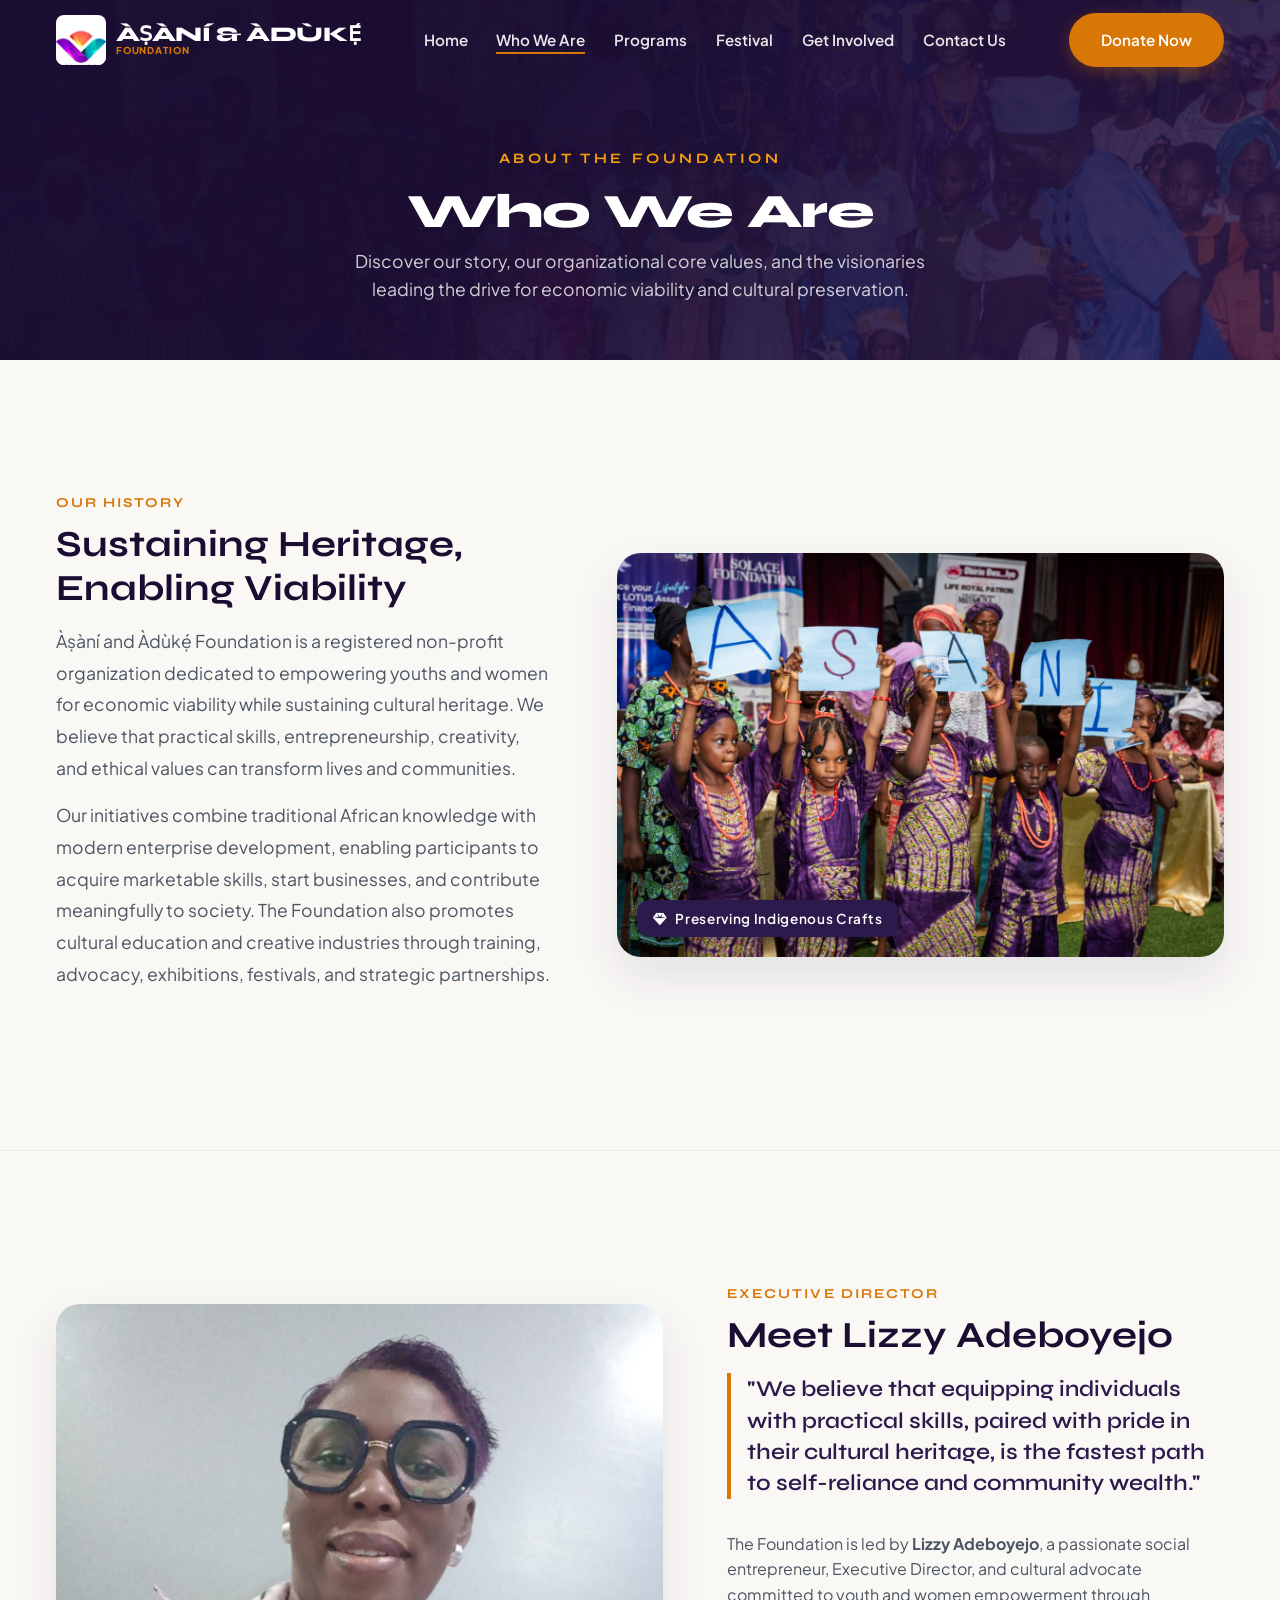
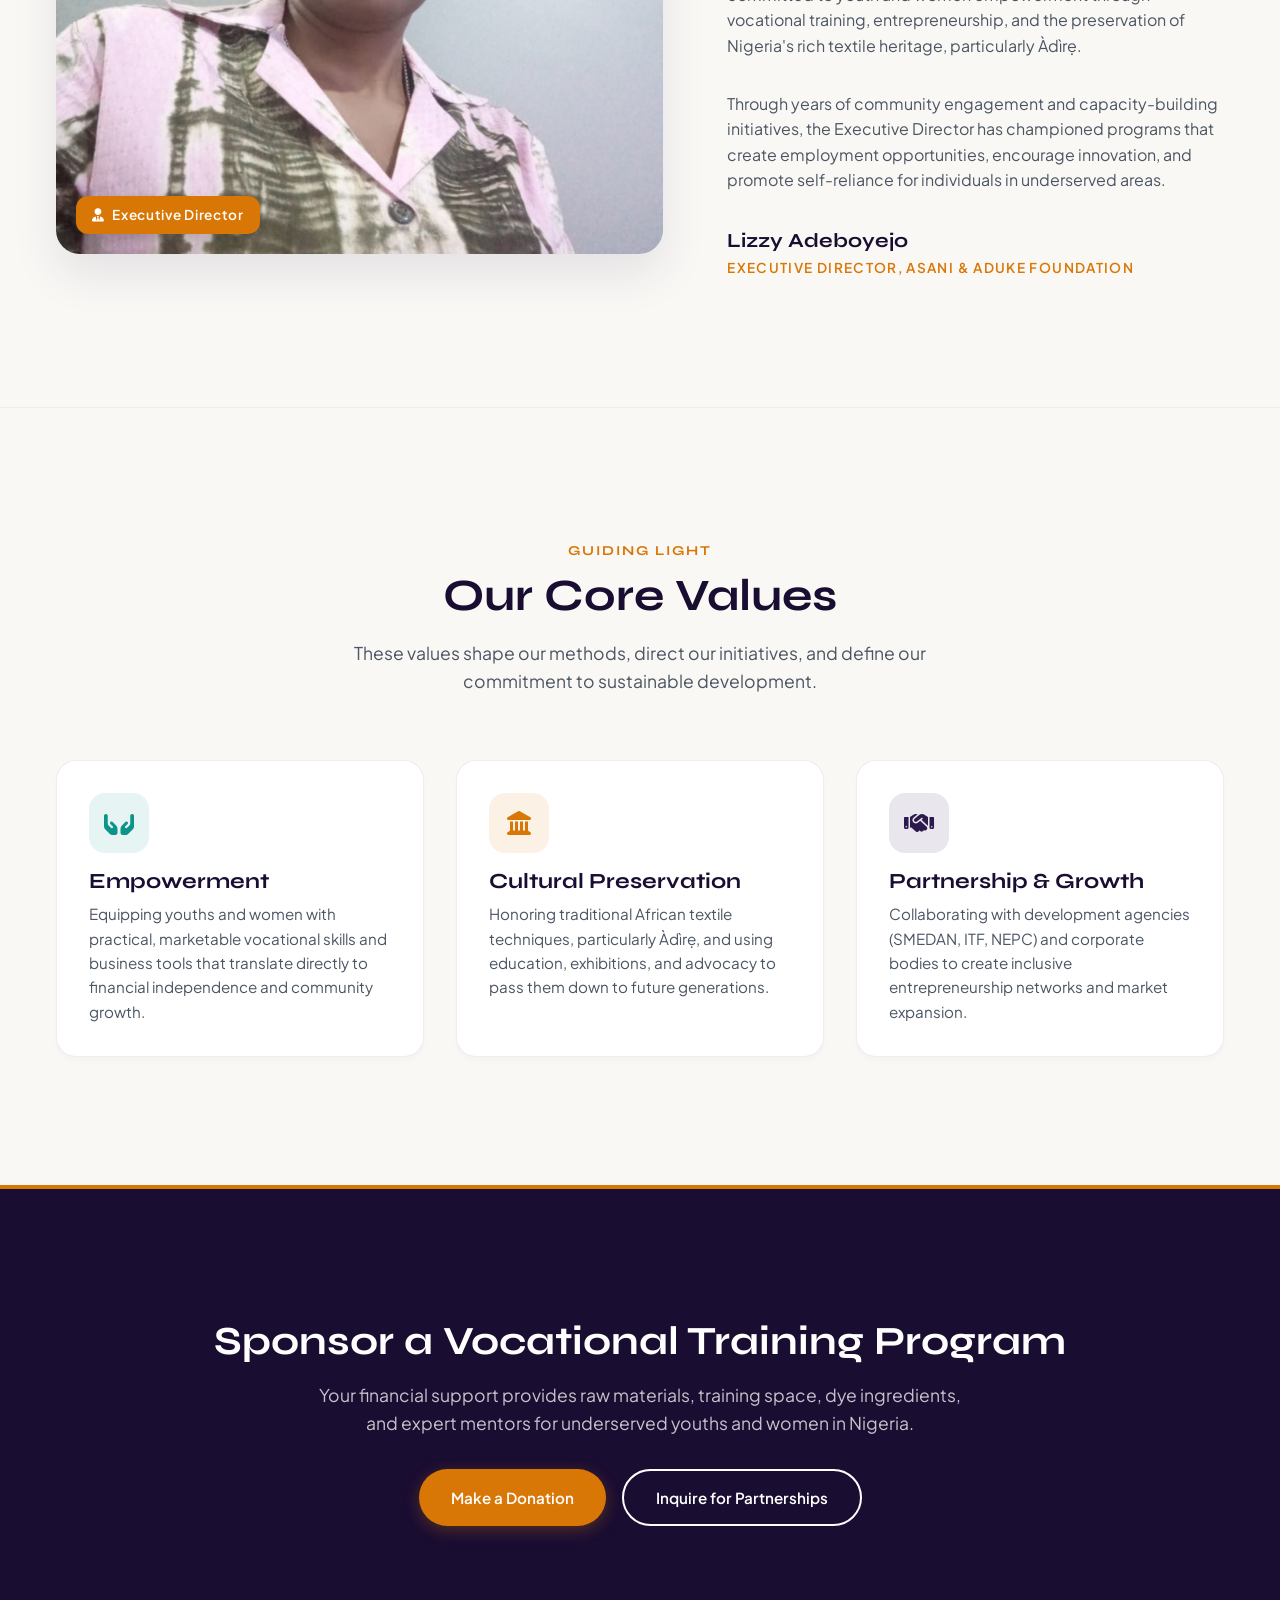
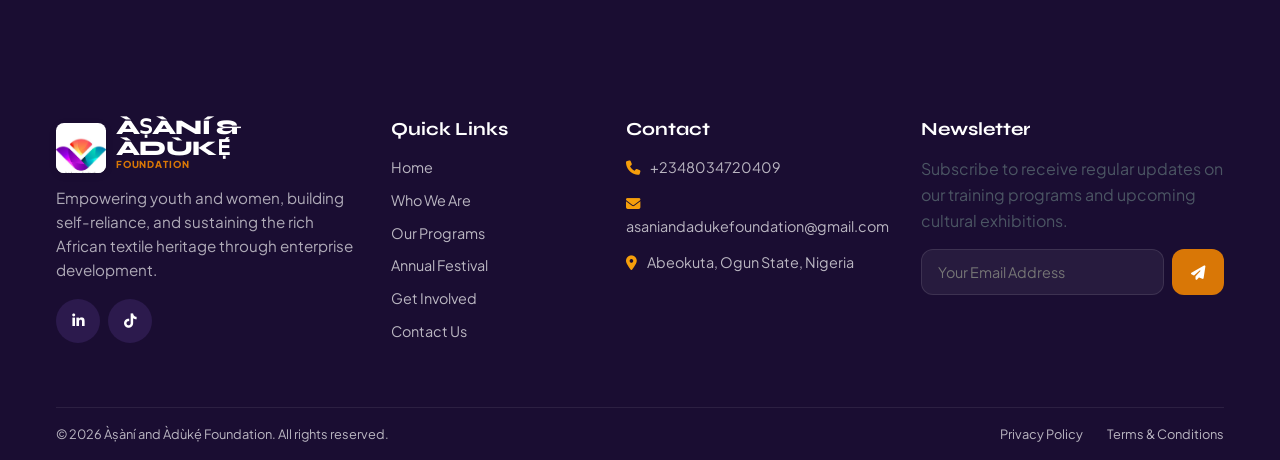
==== commit f59c26ba: "Restore site after accidental deletion" ====
--- a/about.html
+++ b/about.html
@@ -28,6 +28,7 @@
           <li><a href="index.html">Home</a></li>
           <li><a href="about.html" class="active">Who We Are</a></li>
           <li><a href="programs.html">Programs</a></li>
+          <li><a href="festival.html">Festival</a></li>
           <li><a href="get-involved.html">Get Involved</a></li>
           <li><a href="contact.html">Contact Us</a></li>
         </ul>
@@ -51,6 +52,7 @@
       <a href="index.html">Home</a>
       <a href="about.html" class="active">Who We Are</a>
       <a href="programs.html">Programs</a>
+      <a href="festival.html">Festival</a>
       <a href="get-involved.html">Get Involved</a>
       <a href="contact.html">Contact Us</a>
     </div>
@@ -108,27 +110,27 @@
       <div class="founder-grid" style="direction: rtl;">
         <!-- Direction RTL to make layout look asymmetrical on desktop -->
         <div class="founder-content" style="direction: ltr; text-align: left;">
-          <span class="section-tag">The Leader</span>
+          <span class="section-tag">Executive Director</span>
           <h2 class="section-title" style="font-size: 2.3rem;">Meet Lizzy Adeboyejo</h2>
           <div class="founder-quote">
             "We believe that equipping individuals with practical skills, paired with pride in their cultural heritage, is the fastest path to self-reliance and community wealth."
           </div>
           <p class="founder-bio">
-            The Foundation is led by <strong>Lizzy Adeboyejo</strong>, a passionate social entrepreneur and cultural advocate committed to youth and women empowerment through vocational training, entrepreneurship, and the preservation of Nigeria's rich textile heritage, particularly Àdìrẹ.
+            The Foundation is led by <strong>Lizzy Adeboyejo</strong>, a passionate social entrepreneur, Executive Director, and cultural advocate committed to youth and women empowerment through vocational training, entrepreneurship, and the preservation of Nigeria's rich textile heritage, particularly Àdìrẹ.
           </p>
           <p class="founder-bio" style="margin-bottom: var(--spacing-md);">
-            Through years of community engagement and capacity-building initiatives, the founder has championed programs that create employment opportunities, encourage innovation, and promote self-reliance for individuals in underserved areas.
+            Through years of community engagement and capacity-building initiatives, the Executive Director has championed programs that create employment opportunities, encourage innovation, and promote self-reliance for individuals in underserved areas.
           </p>
           
           <div class="founder-signature-box">
             <span class="founder-signature">Lizzy Adeboyejo</span>
-            <div class="founder-title-text">Founder & Cultural Advocate</div>
+            <div class="founder-title-text">Executive Director, Asani & Aduke Foundation</div>
           </div>
         </div>
 
         <div class="founder-img-box" style="direction: ltr;">
-          <img src="images/gallery-12.jpeg" alt="Founder Lizzy Adeboyejo working with partners">
-          <div class="founder-badge" style="background-color: var(--color-secondary);"><i class="fa-solid fa-star" style="margin-right: 5px;"></i> Lizzy Adeboyejo</div>
+          <img src="images/lizzy-adeboyejo.jpg" alt="Lizzy Adeboyejo, Executive Director of Asani and Aduke Foundation">
+          <div class="founder-badge" style="background-color: var(--color-secondary);"><i class="fa-solid fa-user-tie" style="margin-right: 5px;"></i> Executive Director</div>
         </div>
       </div>
     </div>
@@ -211,6 +213,7 @@
             <li><a href="index.html">Home</a></li>
             <li><a href="about.html">Who We Are</a></li>
             <li><a href="programs.html">Our Programs</a></li>
+            <li><a href="festival.html">Annual Festival</a></li>
             <li><a href="get-involved.html">Get Involved</a></li>
             <li><a href="contact.html">Contact Us</a></li>
           </ul>
@@ -219,7 +222,7 @@
         <div>
           <h4 class="footer-title">Contact</h4>
           <ul class="footer-links" style="gap: 0.8rem;">
-            <li><i class="fa-solid fa-phone" style="margin-right: 8px; color: var(--color-secondary-light);"></i> 08034720409</li>
+            <li><i class="fa-solid fa-phone" style="margin-right: 8px; color: var(--color-secondary-light);"></i> +2348034720409</li>
             <li><i class="fa-solid fa-envelope" style="margin-right: 8px; color: var(--color-secondary-light);"></i> asaniandadukefoundation@gmail.com</li>
             <li><i class="fa-solid fa-location-dot" style="margin-right: 8px; color: var(--color-secondary-light);"></i> Abeokuta, Ogun State, Nigeria</li>
           </ul>
--- a/index.css
+++ b/index.css
@@ -1723,8 +1723,179 @@
   }
 
   /* Compact Footer margins */
+  /* Compact Footer margins */
   .footer {
     padding: var(--spacing-md) 0 var(--spacing-sm) 0;
   }
 }
 
+/* ==========================================
+   PARTNER LOGO IMAGE STYLING
+   ========================================== */
+.partner-logo {
+  display: flex;
+  align-items: center;
+  justify-content: center;
+  height: 60px;
+  width: auto;
+  opacity: 1; /* Handle opacity on the image level for finer control */
+}
+
+.partner-logo img {
+  max-height: 48px;
+  max-width: 140px;
+  width: auto;
+  height: auto;
+  object-fit: contain;
+  filter: grayscale(100%) contrast(0.85);
+  opacity: 0.55;
+  transition: filter 0.4s ease, opacity 0.4s ease, transform 0.4s ease;
+}
+
+.partner-logo:hover img {
+  filter: grayscale(0%) contrast(1);
+  opacity: 1;
+  transform: scale(1.05);
+}
+
+@media (max-width: 576px) {
+  .partner-logo img {
+    max-height: 38px;
+    max-width: 110px;
+  }
+}
+
+/* ==========================================
+   FESTIVAL PAGE SPECIFIC STYLING
+   ========================================== */
+.festival-banner {
+  background: linear-gradient(135deg, rgba(217, 119, 6, 0.08) 0%, rgba(44, 26, 77, 0.04) 100%);
+  border: 1px solid rgba(217, 119, 6, 0.15);
+  border-radius: 24px;
+  padding: var(--spacing-md);
+  margin-top: var(--spacing-md);
+  margin-bottom: var(--spacing-md);
+  display: flex;
+  flex-direction: column;
+  align-items: center;
+  text-align: center;
+  gap: var(--spacing-sm);
+  box-shadow: 0 10px 30px rgba(217, 119, 6, 0.03);
+  position: relative;
+  overflow: hidden;
+}
+
+.festival-banner::before {
+  content: '';
+  position: absolute;
+  top: 0;
+  right: 0;
+  width: 120px;
+  height: 120px;
+  background-image: radial-gradient(circle, rgba(217, 119, 6, 0.08) 10%, transparent 60%);
+  z-index: 1;
+  pointer-events: none;
+}
+
+@media (min-width: 768px) {
+  .festival-banner {
+    flex-direction: row;
+    text-align: left;
+    justify-content: space-between;
+    padding: var(--spacing-md) var(--spacing-lg);
+  }
+}
+
+.festival-banner-content {
+  max-width: 720px;
+  z-index: 2;
+}
+
+.festival-banner-tag {
+  display: inline-block;
+  background-color: var(--color-secondary);
+  color: var(--color-bg-white);
+  font-size: 0.75rem;
+  font-weight: 700;
+  padding: 3px 10px;
+  border-radius: 50px;
+  margin-bottom: 8px;
+  text-transform: uppercase;
+  letter-spacing: 0.08em;
+}
+
+.festival-banner-title {
+  font-family: var(--font-heading);
+  font-size: 1.45rem;
+  color: var(--color-primary-dark);
+  margin-bottom: 6px;
+  line-height: 1.3;
+}
+
+.festival-banner-desc {
+  font-size: 0.95rem;
+  color: var(--color-text-muted);
+  line-height: 1.6;
+}
+
+.festival-banner-action {
+  flex-shrink: 0;
+  z-index: 2;
+}
+
+/* Festival highlight card grids */
+.festival-highlight-card {
+  background-color: var(--color-bg-white);
+  border: 1px solid var(--color-card-border);
+  border-radius: 20px;
+  padding: var(--spacing-md);
+  box-shadow: 0 8px 24px rgba(0, 0, 0, 0.01);
+  transition: var(--transition-smooth);
+  height: 100%;
+  display: flex;
+  flex-direction: column;
+}
+
+.festival-highlight-card:hover {
+  transform: translateY(-5px);
+  box-shadow: 0 15px 30px rgba(44, 26, 77, 0.06);
+  border-color: rgba(44, 26, 77, 0.08);
+}
+
+.festival-highlight-icon {
+  width: 48px;
+  height: 48px;
+  border-radius: 12px;
+  background-color: rgba(217, 119, 6, 0.1);
+  color: var(--color-secondary);
+  display: flex;
+  align-items: center;
+  justify-content: center;
+  font-size: 1.3rem;
+  margin-bottom: var(--spacing-xs);
+}
+
+.festival-highlight-title {
+  font-size: 1.25rem;
+  color: var(--color-primary-dark);
+  margin-bottom: 6px;
+}
+
+.festival-highlight-desc {
+  font-size: 0.9rem;
+  color: var(--color-text-muted);
+  line-height: 1.5;
+}
+
+/* Select element styled drop-down custom arrow */
+.form-select {
+  cursor: pointer;
+  appearance: none;
+  background-image: url("data:image/svg+xml;charset=UTF-8,%3csvg xmlns='http://www.w3.org/2000/svg' viewBox='0 0 24 24' fill='none' stroke='%232c1a4d' stroke-width='2' stroke-linecap='round' stroke-linejoin='round'%3e%3cpolyline points='6 9 12 15 18 9'%3e%3c/polyline%3e%3c/svg%3e");
+  background-repeat: no-repeat;
+  background-position: right 1.2rem center;
+  background-size: 1em;
+  padding-right: 2.5rem;
+}
+
+
